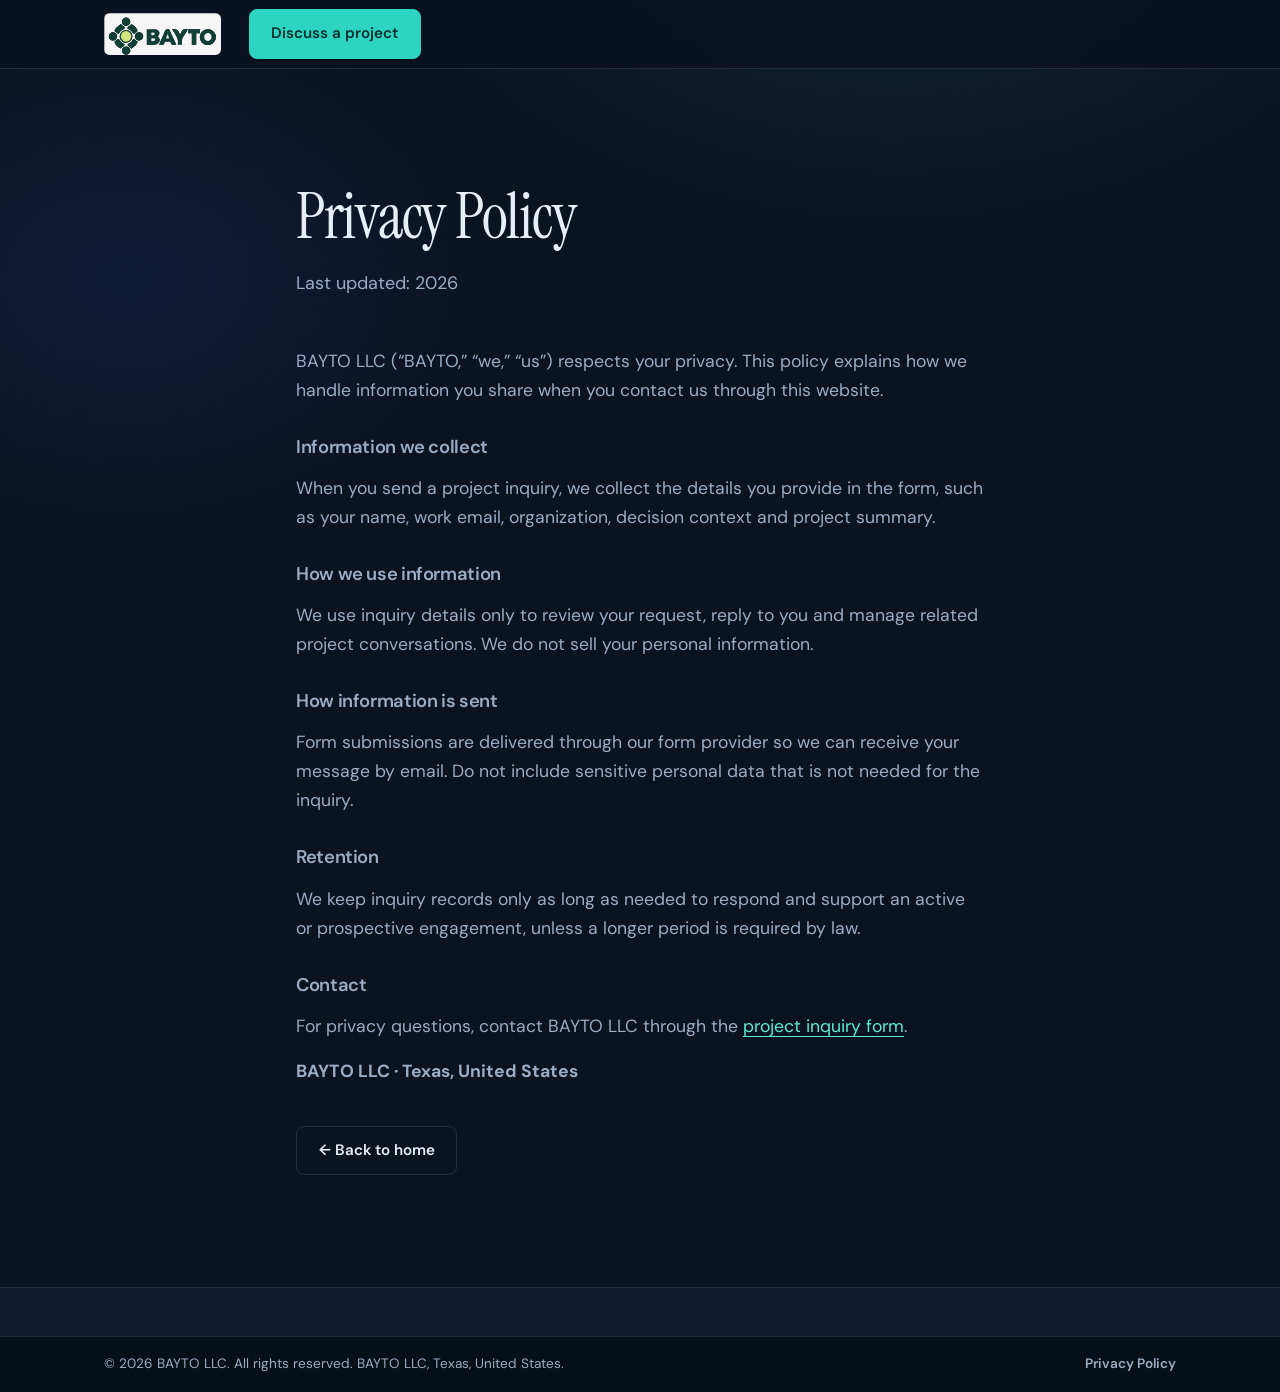
==== privacy.html @ dd4fa917 "Fix the comments" ====
<!DOCTYPE html>
<html lang="en">
  <head>
    <meta charset="UTF-8" />
    <meta
      name="viewport"
      content="width=device-width, initial-scale=1.0, viewport-fit=cover"
    />
    <meta name="theme-color" content="#0b1220" />
    <meta
      name="description"
      content="Privacy Policy for BAYTO LLC."
    />
    <title>Privacy Policy — BAYTO LLC</title>
    <link rel="icon" href="assets/favicon.svg" type="image/svg+xml" />
    <link rel="preconnect" href="https://fonts.googleapis.com" />
    <link rel="preconnect" href="https://fonts.gstatic.com" crossorigin />
    <link
      href="https://fonts.googleapis.com/css2?family=DM+Sans:ital,opsz,wght@0,9..40,400;0,9..40,500;0,9..40,600;0,9..40,700;1,9..40,400&family=Instrument+Serif:ital@0;1&display=swap"
      rel="stylesheet"
    />
    <link rel="stylesheet" href="css/styles.css" />
  </head>
  <body>
    <a class="skip-link" href="#main">Skip to content</a>

    <header class="site-header">
      <div class="container header-inner">
        <a class="brand" href="index.html" aria-label="BAYTO home">
          <img class="brand-logo" src="assets/logo.svg" alt="BAYTO" width="142" height="51" />
        </a>
        <a class="btn btn-primary header-cta" href="index.html#inquiry">Discuss a project</a>
      </div>
    </header>

    <main id="main" class="section">
      <div class="container privacy-content">
        <header class="section-header">
          <h1>Privacy Policy</h1>
          <p class="section-lead">Last updated: 2026</p>
        </header>

        <div class="about-body">
          <p>
            BAYTO LLC (“BAYTO,” “we,” “us”) respects your privacy. This policy
            explains how we handle information you share when you contact us
            through this website.
          </p>

          <h2>Information we collect</h2>
          <p>
            When you send a project inquiry, we collect the details you provide
            in the form, such as your name, work email, organization, decision
            context and project summary.
          </p>

          <h2>How we use information</h2>
          <p>
            We use inquiry details only to review your request, reply to you and
            manage related project conversations. We do not sell your personal
            information.
          </p>

          <h2>How information is sent</h2>
          <p>
            Form submissions are delivered through our form provider so we can
            receive your message by email. Do not include sensitive personal data
            that is not needed for the inquiry.
          </p>

          <h2>Retention</h2>
          <p>
            We keep inquiry records only as long as needed to respond and
            support an active or prospective engagement, unless a longer period
            is required by law.
          </p>

          <h2>Contact</h2>
          <p>
            For privacy questions, contact BAYTO LLC through the
            <a href="index.html#inquiry">project inquiry form</a>.
          </p>

          <p><strong>BAYTO LLC · Texas, United States</strong></p>
          <a class="btn btn-ghost" href="index.html">← Back to home</a>
        </div>
      </div>
    </main>

    <footer class="site-footer">
      <div class="footer-bar">
        <div class="container footer-bar-inner">
          <p class="footer-copy">
            © 2026 BAYTO LLC. All rights reserved. BAYTO LLC, Texas, United States.
          </p>
          <a class="footer-policy" href="privacy.html">Privacy Policy</a>
        </div>
      </div>
    </footer>
  </body>
</html>
---- css/styles.css ----
/* ==========================================================================
   BAYTO LLC — styles
   Structure: tokens → reset → layout → components → sections → responsive
   ========================================================================== */

/* --- Tokens --------------------------------------------------------------- */
:root {
  --color-bg: #0b1220;
  --color-bg-elevated: #111a2e;
  --color-bg-alt: #0e1729;
  --color-surface: rgba(255, 255, 255, 0.04);
  --color-surface-hover: rgba(255, 255, 255, 0.07);
  --color-border: rgba(148, 163, 184, 0.18);
  --color-border-strong: rgba(45, 212, 191, 0.35);
  --color-text: #e8eef7;
  --color-text-muted: #9aadc4;
  --color-accent: #2dd4bf;
  --color-accent-soft: rgba(45, 212, 191, 0.14);
  --color-accent-strong: #5eead4;
  --color-navy: #152238;

  --font-display: "Instrument Serif", Georgia, serif;
  --font-body: "DM Sans", system-ui, sans-serif;

  --space-1: 0.25rem;
  --space-2: 0.5rem;
  --space-3: 0.75rem;
  --space-4: 1rem;
  --space-5: 1.5rem;
  --space-6: 2rem;
  --space-7: clamp(2rem, 4vw, 3rem);
  --space-8: clamp(3rem, 6vw, 4.5rem);
  --space-9: clamp(4rem, 10vw, 7rem);

  --gutter: clamp(1.25rem, 4.5vw, 1.5rem);
  --safe-top: env(safe-area-inset-top, 0px);
  --safe-right: env(safe-area-inset-right, 0px);
  --safe-bottom: env(safe-area-inset-bottom, 0px);
  --safe-left: env(safe-area-inset-left, 0px);

  --radius-sm: 0.5rem;
  --radius-md: 0.875rem;
  --radius-lg: 1.25rem;

  --shadow-soft: 0 18px 50px rgba(0, 0, 0, 0.35);
  --header-h: 4.25rem;
  --container: 70rem;
  --ease: cubic-bezier(0.22, 1, 0.36, 1);
  --focus: 0 0 0 3px rgba(45, 212, 191, 0.45);
}

/* --- Reset / base --------------------------------------------------------- */
*,
*::before,
*::after {
  box-sizing: border-box;
}

html {
  scroll-behavior: smooth;
  -webkit-text-size-adjust: 100%;
  text-size-adjust: 100%;
  overflow-x: hidden;
}

@media (prefers-reduced-motion: reduce) {
  html {
    scroll-behavior: auto;
  }

  *,
  *::before,
  *::after {
    animation-duration: 0.01ms !important;
    animation-iteration-count: 1 !important;
    transition-duration: 0.01ms !important;
  }
}

body {
  margin: 0;
  min-height: 100vh;
  min-height: 100dvh;
  min-height: -webkit-fill-available;
  font-family: var(--font-body);
  font-size: clamp(1rem, 0.95rem + 0.2vw, 1.0625rem);
  line-height: 1.65;
  color: var(--color-text);
  background:
    radial-gradient(ellipse 80% 50% at 70% -10%, rgba(45, 212, 191, 0.12), transparent 55%),
    radial-gradient(ellipse 60% 40% at 10% 20%, rgba(56, 120, 255, 0.1), transparent 50%),
    var(--color-bg);
  -webkit-font-smoothing: antialiased;
  overflow-x: hidden;
  padding-bottom: var(--safe-bottom);
  -webkit-tap-highlight-color: rgba(45, 212, 191, 0.18);
}

img {
  display: block;
  max-width: 100%;
  height: auto;
}

a {
  color: var(--color-accent-strong);
  text-decoration-thickness: 1px;
  text-underline-offset: 0.2em;
}

a:hover {
  color: #fff;
}

:focus-visible {
  outline: none;
  box-shadow: var(--focus);
}

.skip-link {
  position: absolute;
  left: var(--space-4);
  top: -100%;
  z-index: 1000;
  padding: var(--space-2) var(--space-4);
  background: var(--color-accent);
  color: var(--color-bg);
  border-radius: var(--radius-sm);
  font-weight: 600;
  text-decoration: none;
}

.skip-link:focus {
  top: var(--space-4);
}

h1,
h2,
h3 {
  margin: 0 0 var(--space-4);
  line-height: 1.15;
  font-weight: 400;
  letter-spacing: -0.02em;
}

h1 {
  font-family: var(--font-display);
  font-size: clamp(1.85rem, 1.2rem + 3.4vw, 4.25rem);
  max-width: 16ch;
  overflow-wrap: anywhere;
  word-break: break-word;
  hyphens: auto;
}

h2 {
  font-family: var(--font-display);
  font-size: clamp(1.75rem, 1.25rem + 2vw, 2.85rem);
}

h3 {
  font-family: var(--font-body);
  font-size: clamp(1.05rem, 1rem + 0.35vw, 1.2rem);
  font-weight: 600;
  letter-spacing: -0.01em;
}

p {
  margin: 0 0 var(--space-4);
}

p:last-child {
  margin-bottom: 0;
}

ul,
ol {
  margin: 0;
  padding: 0;
  list-style: none;
}

button,
input,
textarea {
  font: inherit;
  color: inherit;
}

/* --- Layout --------------------------------------------------------------- */
.container {
  width: 100%;
  max-width: var(--container);
  margin-inline: auto;
  padding-left: max(var(--gutter), var(--safe-left));
  padding-right: max(var(--gutter), var(--safe-right));
  box-sizing: border-box;
}

.section {
  padding: var(--space-9) 0;
  position: relative;
  scroll-margin-top: calc(var(--header-h) + var(--safe-top));
}

.section-alt {
  background: linear-gradient(180deg, var(--color-bg-alt), transparent 100%);
}

.section-header {
  max-width: 38rem;
  margin-bottom: var(--space-7);
}

.section-lead {
  color: var(--color-text-muted);
  font-size: clamp(1rem, 0.95rem + 0.35vw, 1.125rem);
  margin: 0;
}

/* --- Buttons -------------------------------------------------------------- */
.btn {
  display: inline-flex;
  align-items: center;
  justify-content: center;
  gap: var(--space-2);
  min-height: 2.85rem;
  padding: 0.7rem 1.35rem;
  border: 1px solid transparent;
  border-radius: var(--radius-sm);
  font-weight: 600;
  font-size: 0.95rem;
  text-decoration: none;
  cursor: pointer;
  touch-action: manipulation;
  transition: background 0.25s var(--ease), border-color 0.25s var(--ease),
    color 0.25s var(--ease), transform 0.25s var(--ease);
}

.btn-primary {
  background: var(--color-accent);
  color: #042f2e;
  border-color: var(--color-accent);
}

.btn-primary:hover {
  background: var(--color-accent-strong);
  color: #042f2e;
}

.btn-ghost {
  background: transparent;
  color: var(--color-text);
  border-color: var(--color-border);
}

.btn-ghost:hover {
  border-color: var(--color-accent);
  color: var(--color-accent-strong);
  background: var(--color-accent-soft);
}

/* --- Header / nav --------------------------------------------------------- */
.site-header {
  position: sticky;
  top: 0;
  z-index: 100;
  min-height: var(--header-h);
  padding-top: var(--safe-top);
  -webkit-backdrop-filter: blur(14px);
  backdrop-filter: blur(14px);
  background: rgba(11, 18, 32, 0.86);
  border-bottom: 1px solid var(--color-border);
}

.header-inner {
  display: flex;
  align-items: center;
  gap: var(--space-3);
  min-height: var(--header-h);
}

.brand {
  display: inline-flex;
  align-items: center;
  text-decoration: none;
  color: var(--color-text);
  flex-shrink: 0;
  line-height: 0;
}

.brand-logo {
  display: block;
  width: auto;
  height: 2.6rem;
  max-width: min(10.5rem, 42vw);
  border-radius: 0.35rem;
}

.brand-footer .brand-logo {
  height: 2.15rem;
  max-width: 9rem;
}

.site-nav {
  margin-left: auto;
}

.nav-list {
  display: flex;
  gap: var(--space-5);
}

.nav-list a {
  color: var(--color-text-muted);
  text-decoration: none;
  font-size: 0.95rem;
  font-weight: 500;
}

.nav-list a:hover,
.nav-list a[aria-current="true"] {
  color: var(--color-text);
}

.header-cta {
  margin-left: var(--space-4);
  flex-shrink: 0;
  white-space: nowrap;
}

.nav-toggle {
  display: none;
  margin-left: auto;
  width: 2.5rem;
  height: 2.5rem;
  padding: 0;
  border: 1px solid var(--color-border);
  border-radius: var(--radius-sm);
  background: transparent;
  cursor: pointer;
  flex-direction: column;
  justify-content: center;
  align-items: center;
  gap: 0.35rem;
}

.nav-toggle-bar {
  display: block;
  width: 1.1rem;
  height: 2px;
  background: var(--color-text);
  transition: transform 0.25s var(--ease);
}

.nav-toggle[aria-expanded="true"] .nav-toggle-bar:first-child {
  transform: translateY(3px) rotate(45deg);
}

.nav-toggle[aria-expanded="true"] .nav-toggle-bar:last-child {
  transform: translateY(-3px) rotate(-45deg);
}

/* --- Hero ----------------------------------------------------------------- */
.hero {
  position: relative;
  min-height: calc(100svh - var(--header-h) - var(--safe-top));
  min-height: calc(100dvh - var(--header-h) - var(--safe-top));
  display: grid;
  align-items: center;
  overflow: hidden;
  padding: var(--space-8) 0 calc(var(--space-9) + 1rem);
  scroll-margin-top: calc(var(--header-h) + var(--safe-top));
}

.hero-canvas-wrap {
  position: absolute;
  inset: 0;
  z-index: 0;
  pointer-events: none;
}

#hero-canvas {
  width: 100%;
  height: 100%;
  display: block;
  opacity: 0.85;
}

.hero-content {
  position: relative;
  z-index: 1;
  width: 100%;
  max-width: min(40rem, 100%);
  min-width: 0;
}

.hero-brand {
  margin: 0 0 var(--space-4);
  font-size: clamp(1.25rem, 0.95rem + 2.2vw, 2.5rem);
  font-weight: 700;
  letter-spacing: 0.12em;
  color: var(--color-accent);
  overflow-wrap: anywhere;
}

.hero-lead {
  max-width: 34rem;
  color: var(--color-text-muted);
  font-size: clamp(1rem, 0.95rem + 0.4vw, 1.125rem);
  margin-bottom: var(--space-6);
  overflow-wrap: break-word;
}

.hero-actions {
  display: flex;
  flex-wrap: wrap;
  gap: var(--space-3);
}

/* --- Services ------------------------------------------------------------- */
.services-grid {
  display: grid;
  grid-template-columns: repeat(auto-fit, minmax(min(100%, 17.5rem), 1fr));
  gap: clamp(1rem, 2.5vw, 1.5rem);
}

.service-card {
  position: relative;
  padding: clamp(1.25rem, 3vw, 2rem);
  border-radius: var(--radius-lg);
  border: 1px solid var(--color-border);
  background: linear-gradient(160deg, var(--color-surface), rgba(17, 26, 46, 0.65));
  box-shadow: var(--shadow-soft);
  -webkit-backdrop-filter: blur(10px);
  backdrop-filter: blur(10px);
  transform-style: preserve-3d;
  transition: transform 0.35s var(--ease), border-color 0.35s var(--ease),
    background 0.35s var(--ease);
  min-width: 0;
}

.service-card:hover {
  border-color: var(--color-border-strong);
  background: linear-gradient(160deg, var(--color-surface-hover), rgba(17, 26, 46, 0.8));
}

.service-card h3 {
  margin-bottom: var(--space-3);
}

.service-card > p {
  color: var(--color-text-muted);
}

.card-example {
  margin-top: var(--space-4);
  padding: var(--space-4);
  border-radius: var(--radius-md);
  background: rgba(0, 0, 0, 0.22);
  border: 1px solid var(--color-border);
  color: var(--color-text-muted);
  font-size: 0.95rem;
}

.card-example .label {
  display: block;
  margin-bottom: var(--space-2);
  font-size: 0.75rem;
  font-weight: 600;
  letter-spacing: 0.08em;
  text-transform: uppercase;
  color: var(--color-accent);
}

.example-title {
  display: block;
  margin-bottom: var(--space-2);
  color: var(--color-text);
  font-weight: 600;
}

.deliverables-label {
  margin: var(--space-5) 0 var(--space-2);
  font-size: 0.75rem;
  font-weight: 600;
  letter-spacing: 0.08em;
  text-transform: uppercase;
  color: var(--color-accent);
}

.deliverables {
  display: grid;
  gap: var(--space-2);
}

.deliverables li {
  position: relative;
  padding-left: 1.1rem;
  color: var(--color-text-muted);
  font-size: 0.95rem;
}

.deliverables li::before {
  content: "";
  position: absolute;
  left: 0;
  top: 0.55em;
  width: 0.4rem;
  height: 0.4rem;
  border-radius: 50%;
  background: var(--color-accent);
}

/* --- Approach ------------------------------------------------------------- */
.approach-steps {
  display: grid;
  gap: var(--space-4);
  max-width: 48rem;
}

.approach-step {
  display: grid;
  grid-template-columns: auto 1fr;
  gap: var(--space-5);
  align-items: start;
  padding: var(--space-5) 0;
  border-bottom: 1px solid var(--color-border);
}

.approach-step:last-child {
  border-bottom: 0;
}

.step-num {
  font-family: var(--font-display);
  font-size: 1.75rem;
  color: var(--color-accent);
  line-height: 1;
  min-width: 2.5rem;
}

.approach-step h3 {
  margin-bottom: var(--space-2);
}

.approach-step p {
  color: var(--color-text-muted);
  margin: 0;
}

/* --- About ---------------------------------------------------------------- */
.about-layout {
  display: grid;
  grid-template-columns: minmax(0, 1fr) minmax(0, 1.1fr);
  gap: var(--space-7);
  align-items: start;
}

.about-layout .section-header {
  margin-bottom: 0;
}

.about-body {
  color: var(--color-text-muted);
  font-size: clamp(1rem, 0.95rem + 0.35vw, 1.1rem);
  min-width: 0;
}

.about-points {
  display: grid;
  gap: var(--space-2);
  margin-bottom: var(--space-5);
}

.about-points li {
  position: relative;
  padding-left: 1.1rem;
  color: var(--color-text);
  font-weight: 600;
}

.about-points li::before {
  content: "";
  position: absolute;
  left: 0;
  top: 0.55em;
  width: 0.4rem;
  height: 0.4rem;
  border-radius: 50%;
  background: var(--color-accent);
}

.about-cta {
  margin-top: var(--space-5);
}

/* --- Inquiry form --------------------------------------------------------- */
.inquiry-layout {
  max-width: 42rem;
}

.inquiry-form {
  display: grid;
  gap: var(--space-5);
}

.form-row {
  display: grid;
  grid-template-columns: repeat(2, minmax(0, 1fr));
  gap: var(--space-5);
}

.field {
  display: grid;
  gap: var(--space-2);
}

.field label {
  font-size: 0.9rem;
  font-weight: 600;
}

.optional {
  font-weight: 400;
  color: var(--color-text-muted);
}

.field input,
.field textarea {
  width: 100%;
  max-width: 100%;
  padding: 0.85rem 1rem;
  border-radius: var(--radius-sm);
  border: 1px solid var(--color-border);
  background: rgba(0, 0, 0, 0.28);
  font-size: 1rem; /* keeps iOS from zooming on focus */
  transition: border-color 0.2s var(--ease), background 0.2s var(--ease);
}

.field input::placeholder,
.field textarea::placeholder {
  color: rgba(154, 173, 196, 0.55);
}

.field input:hover,
.field textarea:hover {
  border-color: rgba(148, 163, 184, 0.35);
}

.field input:focus,
.field textarea:focus {
  border-color: var(--color-accent);
  background: rgba(0, 0, 0, 0.38);
}

.field textarea {
  resize: vertical;
  min-height: 8rem;
}

.botcheck {
  position: absolute;
  left: -9999px;
  opacity: 0;
  height: 0;
  width: 0;
}

.form-status {
  margin: 0;
  color: #fca5a5;
  font-size: 0.95rem;
}

.form-status[data-type="success"] {
  color: var(--color-accent-strong);
}

.form-thanks {
  padding: var(--space-7);
  border-radius: var(--radius-lg);
  border: 1px solid var(--color-border-strong);
  background: var(--color-accent-soft);
}

.form-thanks h3 {
  color: var(--color-accent-strong);
}

.inquiry-form.is-sending .btn {
  opacity: 0.7;
  pointer-events: none;
}

/* --- Footer / sticky CTA -------------------------------------------------- */
.site-footer {
  border-top: 1px solid var(--color-border);
  padding: var(--space-7) 0 0;
  background: var(--color-bg-elevated);
}

.footer-inner {
  display: flex;
  flex-wrap: wrap;
  align-items: center;
  gap: var(--space-5);
  padding-bottom: var(--space-7);
}

.footer-meta {
  margin: 0;
  color: var(--color-text-muted);
  font-size: 0.95rem;
}

.footer-nav {
  display: flex;
  flex-wrap: wrap;
  gap: var(--space-4);
  margin-left: auto;
}

.footer-nav a {
  color: var(--color-text-muted);
  text-decoration: none;
  font-size: 0.9rem;
}

.footer-nav a:hover {
  color: var(--color-text);
}

.footer-bar {
  border-top: 1px solid var(--color-border);
  background: #071018;
  padding: var(--space-4) 0;
  padding-bottom: calc(var(--space-4) + var(--safe-bottom));
}

.footer-bar-inner {
  display: flex;
  flex-wrap: wrap;
  align-items: center;
  justify-content: space-between;
  gap: var(--space-3) var(--space-5);
}

.footer-copy {
  margin: 0;
  color: var(--color-text-muted);
  font-size: 0.85rem;
  line-height: 1.5;
  max-width: 48rem;
}

.footer-policy {
  color: var(--color-text-muted);
  text-decoration: none;
  font-size: 0.85rem;
  font-weight: 600;
  white-space: nowrap;
}

.footer-policy:hover {
  color: var(--color-accent-strong);
}

/* --- Scroll reveal -------------------------------------------------------- */
.reveal {
  opacity: 0;
  transform: translateY(1.25rem);
  transition: opacity 0.7s var(--ease), transform 0.7s var(--ease);
}

.reveal.is-visible {
  opacity: 1;
  transform: none;
}

.reduced-motion .reveal {
  opacity: 1;
  transform: none;
  transition: none;
}

.reduced-motion .service-card {
  transform: none !important;
  transition: border-color 0.2s ease, background 0.2s ease;
}

.reduced-motion #hero-canvas {
  opacity: 0.35;
}

/* --- Responsive ----------------------------------------------------------- */

/* Large desktops */
@media (min-width: 1400px) {
  :root {
    --container: 76rem;
  }

  .hero-content {
    max-width: 44rem;
  }
}

/* Tablet / small laptop */
@media (max-width: 1100px) {
  .nav-list {
    gap: var(--space-4);
  }

  .header-cta {
    padding: 0.55rem 0.9rem;
    font-size: 0.85rem;
    min-height: 2.5rem;
  }
}

@media (max-width: 960px) {
  .about-layout {
    grid-template-columns: 1fr;
    gap: var(--space-5);
  }

  .about-layout .section-header {
    margin-bottom: var(--space-4);
  }

  .approach-steps {
    max-width: none;
  }
}

/* Phones & compact tablets (iPad Mini portrait, large phones) */
@media (max-width: 768px) {
  :root {
    --header-h: 3.75rem;
    --gutter: 1.5rem;
  }

  .nav-toggle {
    display: inline-flex;
    order: 3;
    margin-left: 0;
    min-width: 2.75rem;
    min-height: 2.75rem;
  }

  .header-cta {
    order: 2;
    margin-left: auto;
    margin-right: var(--space-2);
    padding: 0.5rem 0.75rem;
    font-size: 0.8rem;
    min-height: 2.5rem;
  }

  .site-nav {
    order: 4;
    position: absolute;
    left: 0;
    right: 0;
    top: 100%;
    margin: 0;
    padding:
      var(--space-4)
      calc(var(--gutter) + var(--safe-left))
      calc(var(--space-5) + var(--safe-bottom))
      calc(var(--gutter) + var(--safe-right));
    background: rgba(11, 18, 32, 0.97);
    border-bottom: 1px solid var(--color-border);
    transform: translateY(-0.5rem);
    opacity: 0;
    pointer-events: none;
    transition: opacity 0.25s var(--ease), transform 0.25s var(--ease);
    max-height: min(70dvh, calc(100dvh - var(--header-h) - var(--safe-top)));
    overflow-y: auto;
    -webkit-overflow-scrolling: touch;
  }

  .site-nav.is-open {
    opacity: 1;
    pointer-events: auto;
    transform: none;
  }

  .nav-list {
    flex-direction: column;
    gap: 0;
  }

  .nav-list a {
    display: block;
    padding: 1rem 0;
    font-size: 1.05rem;
    border-bottom: 1px solid var(--color-border);
    min-height: 2.75rem;
  }

  .nav-list li:last-child a {
    border-bottom: 0;
  }

  .form-row {
    grid-template-columns: 1fr;
  }

  .hero {
    min-height: auto;
    padding: var(--space-7) 0 var(--space-8);
    align-items: start;
  }

  .hero-canvas-wrap {
    opacity: 0.4;
  }

  .hero-brand {
    letter-spacing: 0.1em;
  }

  .hero-actions .btn {
    min-height: 2.75rem;
  }

  .approach-step {
    gap: var(--space-3);
    padding: var(--space-4) 0;
  }

  .step-num {
    font-size: 1.4rem;
    min-width: 2rem;
  }

  .form-thanks {
    padding: var(--space-5);
  }

  .footer-inner {
    flex-direction: column;
    align-items: flex-start;
  }

  .footer-nav {
    margin-left: 0;
    gap: var(--space-3) var(--space-4);
  }

  .inquiry-form .btn,
  .about-cta {
    width: 100%;
    min-height: 2.85rem;
  }

  .field input,
  .field textarea {
    min-height: 2.85rem;
  }
}

/* iPhone / small phones (SE, 12/13/14, 15/16 standard widths) */
@media (max-width: 480px) {
  :root {
    --gutter: 1.5rem;
  }

  .brand {
    gap: 0.45rem;
    max-width: 42%;
  }

  .brand-logo {
    height: 2.15rem;
    max-width: min(8.5rem, 38vw);
  }

  .header-cta {
    padding: 0.45rem 0.65rem;
    font-size: 0.72rem;
    max-width: 9.5rem;
    white-space: normal;
    line-height: 1.2;
    text-align: center;
  }

  h1 {
    max-width: none;
    font-size: clamp(1.75rem, 8.5vw, 2.35rem);
  }

  .hero-lead {
    font-size: 1rem;
  }

  .section-header {
    margin-bottom: var(--space-5);
  }

  .service-card,
  .card-example {
    padding: var(--space-4);
  }

  .footer-bar-inner {
    flex-direction: column;
    align-items: flex-start;
  }
}

.privacy-content {
  max-width: 46rem;
}

.privacy-content h1 {
  max-width: none;
}

.privacy-content h2 {
  margin-top: var(--space-6);
  font-family: var(--font-body);
  font-size: 1.15rem;
  font-weight: 600;
}

.privacy-content .btn {
  margin-top: var(--space-5);
}

/* Very narrow (iPhone SE 1st gen / compact) */
@media (max-width: 374px) {
  :root {
    --gutter: 1rem;
  }

  .brand-logo {
    height: 1.9rem;
    max-width: min(7.5rem, 36vw);
  }

  .header-cta {
    max-width: 7.75rem;
    font-size: 0.68rem;
    padding: 0.4rem 0.5rem;
  }

  .hero-brand {
    font-size: 1.15rem;
    letter-spacing: 0.08em;
  }
}

/* Short viewports (landscape phones) */
@media (max-height: 500px) and (orientation: landscape) {
  .hero {
    min-height: auto;
    padding: var(--space-5) 0 var(--space-6);
  }

  .hero-canvas-wrap {
    opacity: 0.3;
  }

  .site-nav {
    max-height: calc(100dvh - 3rem - var(--safe-top));
  }
}

/* iOS Safari address-bar / dynamic viewport support */
@supports (-webkit-touch-callout: none) {
  .hero {
    min-height: calc(100svh - var(--header-h) - var(--safe-top));
  }

  @media (max-width: 768px) {
    .hero {
      min-height: auto;
    }
  }
}

/* Touch devices: disable hover tilt affordance conflict */
@media (hover: none), (pointer: coarse) {
  .service-card {
    transform: none !important;
  }
}

/* Prefer denser layout when space allows on mid tablets */
@media (min-width: 640px) {
  .services-grid {
    grid-template-columns: repeat(2, minmax(0, 1fr));
  }
}
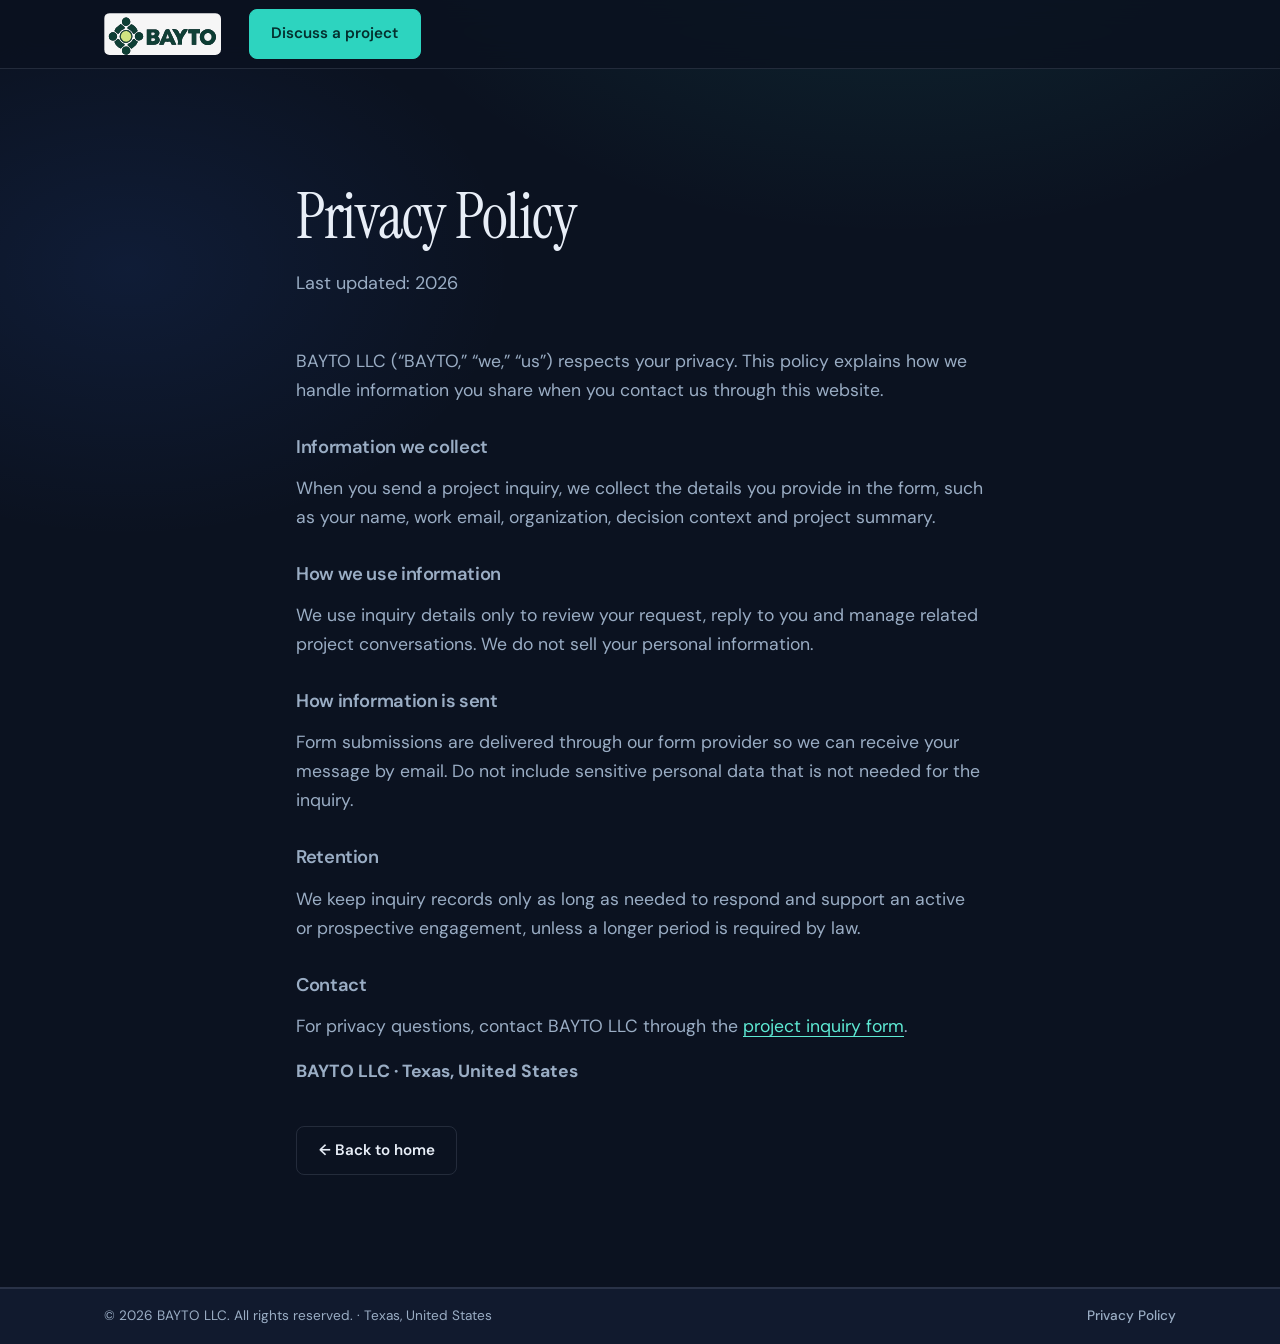
==== commit b10c620f: "Fix the comments" ====
--- a/privacy.html
+++ b/privacy.html
@@ -91,7 +91,7 @@
       <div class="footer-bar">
         <div class="container footer-bar-inner">
           <p class="footer-copy">
-            © 2026 BAYTO LLC. All rights reserved. BAYTO LLC, Texas, United States.
+            © 2026 BAYTO LLC. All rights reserved. · Texas, United States
           </p>
           <a class="footer-policy" href="privacy.html">Privacy Policy</a>
         </div>
--- a/css/styles.css
+++ b/css/styles.css
@@ -695,7 +695,6 @@
 /* --- Footer / sticky CTA -------------------------------------------------- */
 .site-footer {
   border-top: 1px solid var(--color-border);
-  padding: var(--space-7) 0 0;
   background: var(--color-bg-elevated);
 }
 
@@ -703,14 +702,8 @@
   display: flex;
   flex-wrap: wrap;
   align-items: center;
-  gap: var(--space-5);
-  padding-bottom: var(--space-7);
-}
-
-.footer-meta {
-  margin: 0;
-  color: var(--color-text-muted);
-  font-size: 0.95rem;
+  gap: var(--space-4) var(--space-5);
+  padding: var(--space-6) 0;
 }
 
 .footer-nav {
@@ -732,7 +725,6 @@
 
 .footer-bar {
   border-top: 1px solid var(--color-border);
-  background: #071018;
   padding: var(--space-4) 0;
   padding-bottom: calc(var(--space-4) + var(--safe-bottom));
 }
@@ -750,14 +742,13 @@
   color: var(--color-text-muted);
   font-size: 0.85rem;
   line-height: 1.5;
-  max-width: 48rem;
 }
 
 .footer-policy {
   color: var(--color-text-muted);
   text-decoration: none;
   font-size: 0.85rem;
-  font-weight: 600;
+  font-weight: 500;
   white-space: nowrap;
 }
 
